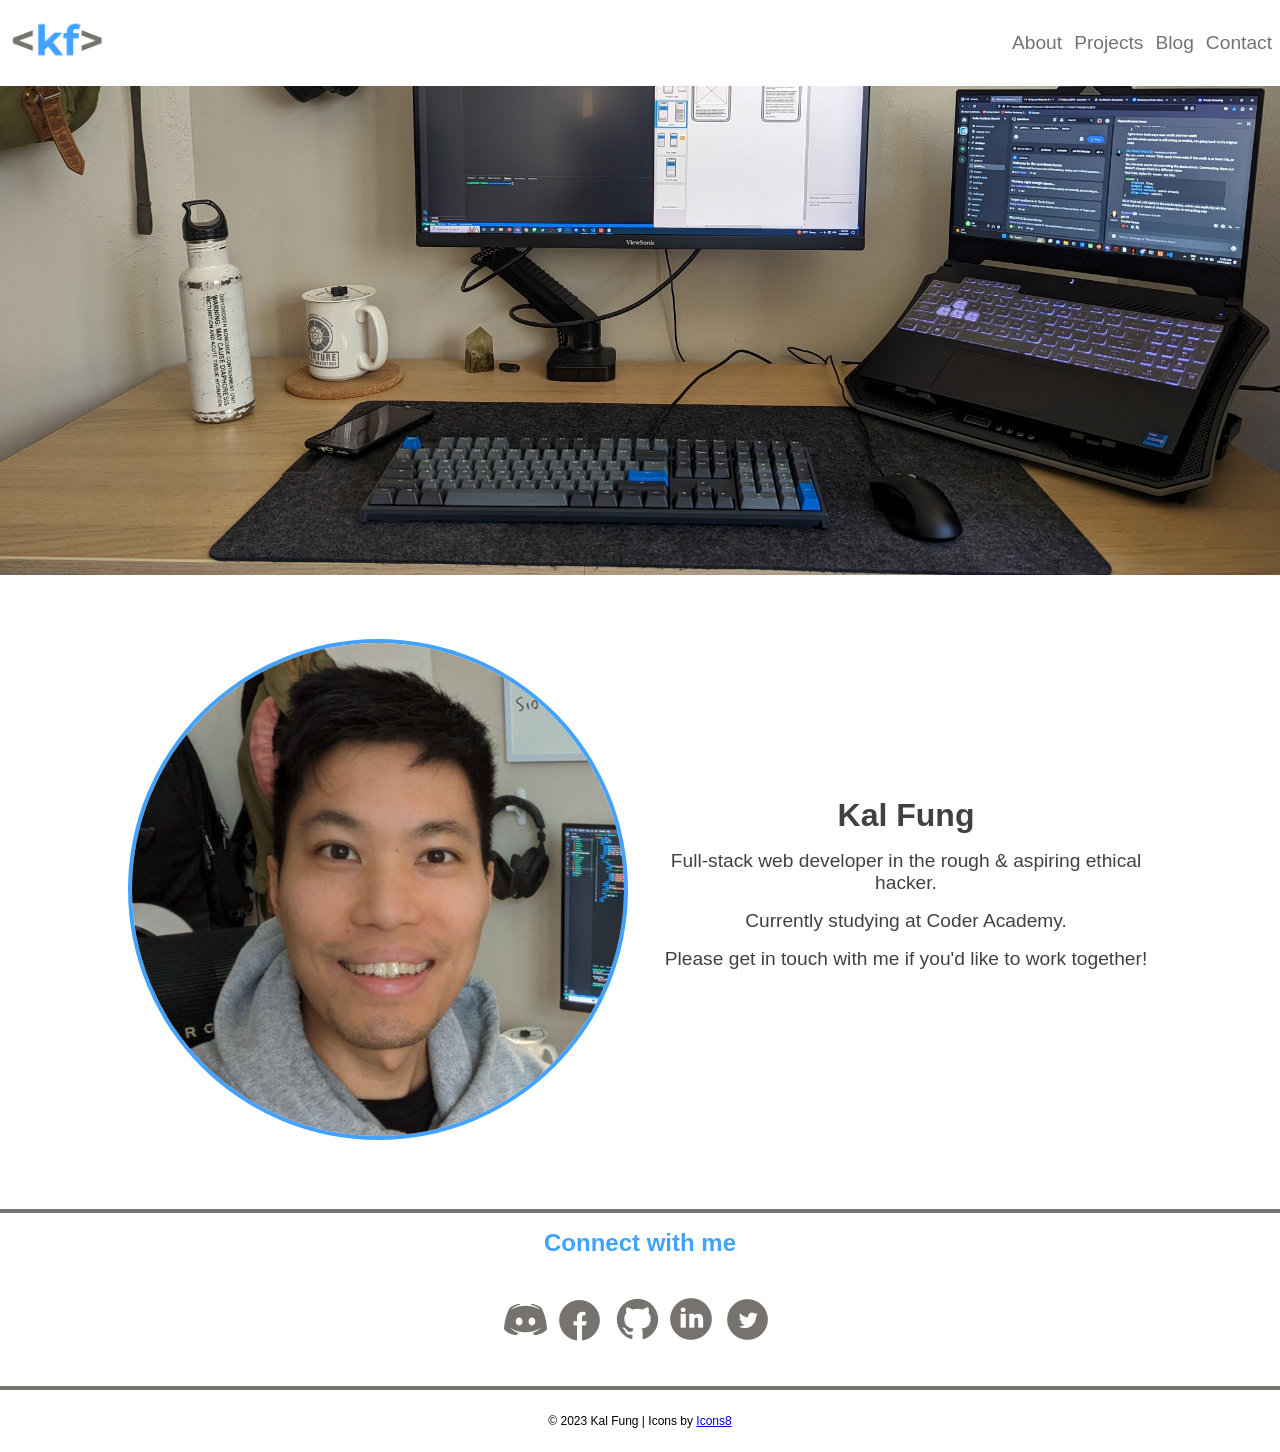
==== index.html @ 1ab37c34 "final coding and styling completed" ====
<!DOCTYPE html>
<html lang="en">
<head>
    <meta charset="UTF-8">
    <meta http-equiv="X-UA-Compatible" content="IE=edge">
    <meta name="viewport" content="width=device-width, initial-scale=1.0">
    <title>Kal Fung | Full Stack Web Development student</title>
    <link rel="stylesheet" href="./style.css" />
</head>
<body>
    <!-- Header -->
    <header>
        <a href="index.html"><img id="logo" src="images/kf-logo.PNG" alt="KF Logo"/></a>
             <!-- Main navigation bar -->
        <nav id="topnav">
            <a href="/about.html">About</a>
            <a href="/projects.html">Projects</a>
            <a href="/blog.html">Blog</a>
            <a href="/contact.html">Contact</a>
        </nav>
    </header>
    <!-- Hero component -->
    <section id="hero">
        <span role="img" aria-label="Image of my workstation"></span>        
    </section>
    <!-- Main body content -->
    <main>
        <article>
            <!-- A separate section for this profile picture to apply flex styling with the text underneath -->
            <figure id="profile-picture">
                <img src="images/profile.png" alt="Kal profile"/>
            </figure>

            <section>
                <h1>Kal Fung</h1>
                <p>
                    Full-stack web developer in the rough & aspiring ethical hacker. 
                </p>
                <p>
                    Currently studying at Coder Academy.
                </p>
                <p>
                    Please get in touch with me if you'd like to work together!
                </p>           
            </section>
        </article>
    </main>
    <!-- Social media links -->
    
    <section id="social-links">
            <div>
                <h2>
                    Connect with me
                </h2>
                <nav>
                    <div id="discord-icon">
                        <a href="https://discordapp.com/users/1089703352092332032"><img src="/images/icon-discord-grey.png" alt="Discord" />
                            <img src="/images/icon-discord-blue.png" class="img-top" alt="Discord icon blue">
                        </a>
                    </div>
                    <div id="facebook-icon">
                        <a href="https://www.facebook.com/kalfung"><img src="/images/icon-facebook-grey.png" alt="Facebook" />
                            <img src="/images/icon-facebook-blue.png" class="img-top" alt="Facebook icon blue">
                        </a>
                    </div>
                    <div id="github-icon">
                        <a href="https://github.com/kalfung"><img src="/images/icon-github-grey.png" alt="GitHub" />
                            <img src="/images/icon-github-blue.png" class="img-top" alt="GitHub icon blue">
                        </a>
                    </div>
                    <div id="linkedin-icon">
                        <a href="https://au.linkedin.com/in/kaloon-fung-a809a3152"><img src="/images/icon-linkedin-grey.png" alt="LinkedIn" />
                            <img src="/images/icon-linkedin-blue.png" class="img-top" alt="LinkedIn icon blue">
                        </a>
                    </div>
                    <div id="twitter-icon">
                        <a href="https://twitter.com/cow_fungus"><img src="/images/icon-twitter-grey.png" alt="Twitter" />
                            <img src="/images/icon-twitter-blue.png" class="img-top" alt="Twitter icon blue">
                        </a>
                    </div>
                </nav>
            </div>
        </section>

    <!-- Footer -->
    <footer>
        <p>&copy; 2023 Kal Fung | Icons by <a target="_blank" href="https://icons8.com">Icons8</a></p>
    </footer>
</body>
</html>
---- style.css ----
* {
    box-sizing: border-box;
    margin: 0;
    padding: 0;
}

/* Header/navbar styling */

header {
    display: flex;
    justify-content: space-between;
    background-color: white;
    align-items: center;
    overflow: hidden;
    position: fixed;
    top: 0;
    width: 100%;
}

#logo {
    width: 20vw;
    max-width: 100px;
    background-color: black;
    margin-left: 0.5rem;
}

#topnav a {
    font-family: Verdana, Geneva, Tahoma, sans-serif;
    text-decoration: none;
    color: #76736e;
    margin-right: 0.5rem;
    font-weight: normal;
}

#topnav a:hover {
    color: #43a2fe;
    border-bottom: 2px dashed #43a2fe;
}

/* Hero component */

#hero {
    display: flex;
    flex-direction: column;
    align-items: center;
    background: url(/images/hero-image.jpg) 51% 100% no-repeat;
    background-size: cover;
    height: 50vw;
    margin-top: 75px;
    max-height: 500px;
}

/* Home page main */

main article {
    display: flex;
    flex-direction: column;
    align-items: center;
    padding: 1rem 3rem;
    color: #414143;
    font-family: Verdana, Geneva, Tahoma, sans-serif;
    text-align: center;
}

#profile-picture img {
    border-radius: 50%;
    width: 66vw;
    border: 4px solid #43a2fe;
    margin: 1rem
}

main article h1 {
    font-family: Verdana, Geneva, Tahoma, sans-serif;
    font-size: 2rem;
    color: #414143;
    margin-bottom: 1rem;
}

main article p {
    margin-bottom: 1rem;
}

/* Social media links */

#social-links {
    border-top: 4px solid #76736e;
    border-bottom: 4px solid #76736e;
    display:flex;
    flex-direction: column;
    align-items: center;
    padding: 1rem;
    background-color: white
}

#social-links h2 {
    font-family: Verdana, Geneva, Tahoma, sans-serif;
    text-align: center;
    color: #43a2fe;
    margin-bottom: 1rem;
}

#social-links nav {
    width: 100%;
    display: flex;
    flex-direction: row;
    justify-content: space-around;
    align-items: center;
    padding: 1rem;
}

/* Discord hover colour change */

#discord-icon {
    position: relative;
    display: inline-block;
}

#discord-icon .img-top {
    display: none;
    position: absolute;
    top: 0;
    left: 0;
    z-index: 99;
}

#discord-icon:hover .img-top {
    display: inline;
}

/* Facebook hover colour change */

#facebook-icon {
    position: relative;
    display: inline-block;
}

#facebook-icon .img-top {
    display: none;
    position: absolute;
    top: 0;
    left: 0;
    z-index: 99;
}

#facebook-icon:hover .img-top {
    display: inline;
}

/* GitHub hover colour change */

#github-icon {
    position: relative;
    display: inline-block;
}

#github-icon .img-top {
    display: none;
    position: absolute;
    top: 0;
    left: 0;
    z-index: 99;
}

#github-icon:hover .img-top {
    display: inline;
}

/* LinkedIn hover colour change */

#linkedin-icon {
    position: relative;
    display: inline-block;
}

#linkedin-icon .img-top {
    display: none;
    position: absolute;
    top: 0;
    left: 0;
    z-index: 99;
}

#linkedin-icon:hover .img-top {
    display: inline;
}

/* Twitter hover colour change */

#twitter-icon {
    position: relative;
    display: inline-block;
}
#twitter-icon .img-top {
    display: none;
    position: absolute;
    top: 0;
    left: 0;
    z-index: 99;
}
#twitter-icon:hover .img-top {
    display: inline;
}

/* Footer component */

footer {
    text-align: center;
    padding: 1.5rem;
    font-family: Verdana, Geneva, Tahoma, sans-serif;
    font-size: 0.75rem;
}

/* ***TABLET STYLES*** */

@media only screen and (min-width: 750px) {
    
    #topnav a {
        font-size: 1.2rem;
    }
    
    main article { 
    flex-direction: row;
    justify-content: space-evenly;
    font-size: 1.2rem;
   }

   #profile-picture img {
    max-width: 40vw;
   }
}

/* ***DESKTOP STYLES*** */

@media only screen and (min-width: 1200px) {
    #profile-picture img {
        max-width: 500px;
    }

    main article {
        margin: 2rem 4rem;
    }

}
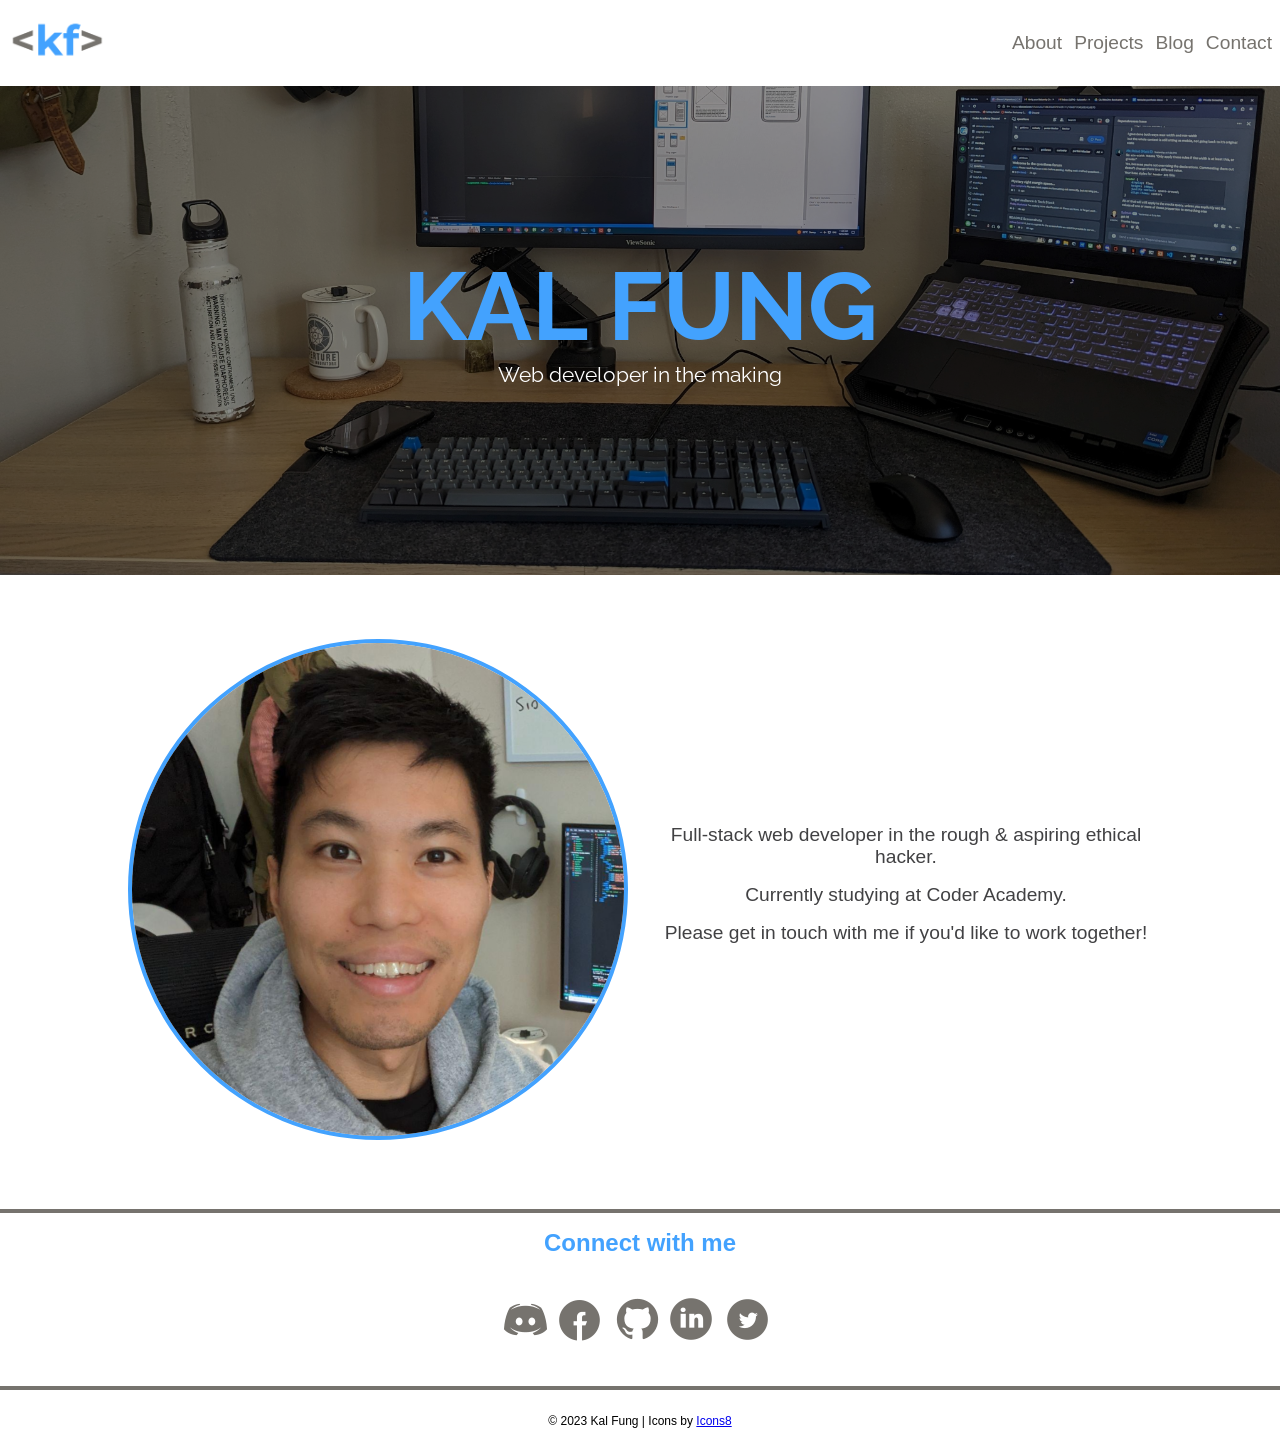
==== commit 0b8455ba: "screenshots redone and hero updated" ====
--- a/index.html
+++ b/index.html
@@ -5,12 +5,12 @@
     <meta http-equiv="X-UA-Compatible" content="IE=edge">
     <meta name="viewport" content="width=device-width, initial-scale=1.0">
     <title>Kal Fung | Full Stack Web Development student</title>
-    <link rel="stylesheet" href="./style.css" />
+    <link rel="stylesheet" href="./style.css">
 </head>
 <body>
     <!-- Header -->
     <header>
-        <a href="index.html"><img id="logo" src="images/kf-logo.PNG" alt="KF Logo"/></a>
+        <a href="index.html"><img id="logo" src="images/kf-logo.PNG" alt="KF Logo"></a>
              <!-- Main navigation bar -->
         <nav id="topnav">
             <a href="/about.html">About</a>
@@ -21,18 +21,20 @@
     </header>
     <!-- Hero component -->
     <section id="hero">
-        <span role="img" aria-label="Image of my workstation"></span>        
+        <span role="img" aria-label="Image of my workstation"></span>
+        <section id="hero-text">
+            <h1>KAL FUNG</h1>
+            <p>Web developer in the making</p>
+        </section>   
     </section>
     <!-- Main body content -->
     <main>
         <article>
             <!-- A separate section for this profile picture to apply flex styling with the text underneath -->
             <figure id="profile-picture">
-                <img src="images/profile.png" alt="Kal profile"/>
-            </figure>
-
+                <img src="images/profile.png" alt="Kal profile">
+            </figure>   
             <section>
-                <h1>Kal Fung</h1>
                 <p>
                     Full-stack web developer in the rough & aspiring ethical hacker. 
                 </p>
@@ -54,27 +56,27 @@
                 </h2>
                 <nav>
                     <div id="discord-icon">
-                        <a href="https://discordapp.com/users/1089703352092332032"><img src="/images/icon-discord-grey.png" alt="Discord" />
+                        <a href="https://discordapp.com/users/1089703352092332032"><img src="/images/icon-discord-grey.png" alt="Discord">
                             <img src="/images/icon-discord-blue.png" class="img-top" alt="Discord icon blue">
                         </a>
                     </div>
                     <div id="facebook-icon">
-                        <a href="https://www.facebook.com/kalfung"><img src="/images/icon-facebook-grey.png" alt="Facebook" />
+                        <a href="https://www.facebook.com/kalfung"><img src="/images/icon-facebook-grey.png" alt="Facebook">
                             <img src="/images/icon-facebook-blue.png" class="img-top" alt="Facebook icon blue">
                         </a>
                     </div>
                     <div id="github-icon">
-                        <a href="https://github.com/kalfung"><img src="/images/icon-github-grey.png" alt="GitHub" />
+                        <a href="https://github.com/kalfung"><img src="/images/icon-github-grey.png" alt="GitHub">
                             <img src="/images/icon-github-blue.png" class="img-top" alt="GitHub icon blue">
                         </a>
                     </div>
                     <div id="linkedin-icon">
-                        <a href="https://au.linkedin.com/in/kaloon-fung-a809a3152"><img src="/images/icon-linkedin-grey.png" alt="LinkedIn" />
+                        <a href="https://au.linkedin.com/in/kaloon-fung-a809a3152"><img src="/images/icon-linkedin-grey.png" alt="LinkedIn">
                             <img src="/images/icon-linkedin-blue.png" class="img-top" alt="LinkedIn icon blue">
                         </a>
                     </div>
                     <div id="twitter-icon">
-                        <a href="https://twitter.com/cow_fungus"><img src="/images/icon-twitter-grey.png" alt="Twitter" />
+                        <a href="https://twitter.com/cow_fungus"><img src="/images/icon-twitter-grey.png" alt="Twitter">
                             <img src="/images/icon-twitter-blue.png" class="img-top" alt="Twitter icon blue">
                         </a>
                     </div>
--- a/style.css
+++ b/style.css
@@ -1,3 +1,5 @@
+@import url('https://fonts.googleapis.com/css2?family=Raleway:wght@900&display=swap');
+
 * {
     box-sizing: border-box;
     margin: 0;
@@ -13,6 +15,7 @@
     align-items: center;
     overflow: hidden;
     position: fixed;
+    z-index: 1;
     top: 0;
     width: 100%;
 }
@@ -30,6 +33,7 @@
     color: #76736e;
     margin-right: 0.5rem;
     font-weight: normal;
+    transition: 0.3s;
 }
 
 #topnav a:hover {
@@ -43,11 +47,26 @@
     display: flex;
     flex-direction: column;
     align-items: center;
-    background: url(/images/hero-image.jpg) 51% 100% no-repeat;
+    background-blend-mode: multiply;
+    background: #00000070 url(/images/hero-image.jpg) 51% 100% no-repeat;
     background-size: cover;
     height: 50vw;
     margin-top: 75px;
     max-height: 500px;
+}
+
+#hero-text {
+    font-family: 'Raleway', Verdana, Geneva, Tahoma, sans-serif;
+    text-align: center;
+    position: relative;
+    top: 35%;
+    color: white;
+}
+
+#hero-text h1 {
+    font-size: 3rem;
+    font-family: 'Raleway', Verdana, Geneva, Tahoma, sans-serif;
+    color: #43a2fe;
 }
 
 /* Home page main */
@@ -69,7 +88,7 @@
     margin: 1rem
 }
 
-main article h1 {
+main article h2 {
     font-family: Verdana, Geneva, Tahoma, sans-serif;
     font-size: 2rem;
     color: #414143;
@@ -217,6 +236,14 @@
     #topnav a {
         font-size: 1.2rem;
     }
+
+    #hero-text h1 {
+        font-size: 5rem;
+    }
+
+    #hero-text {
+        font-size: 1.2rem;
+    }
     
     main article { 
     flex-direction: row;
@@ -232,6 +259,15 @@
 /* ***DESKTOP STYLES*** */
 
 @media only screen and (min-width: 1200px) {
+    
+    #hero-text h1 {
+        font-size: 6rem;
+    }
+
+    #hero-text {
+        font-size: 1.3rem;
+    }
+    
     #profile-picture img {
         max-width: 500px;
     }
